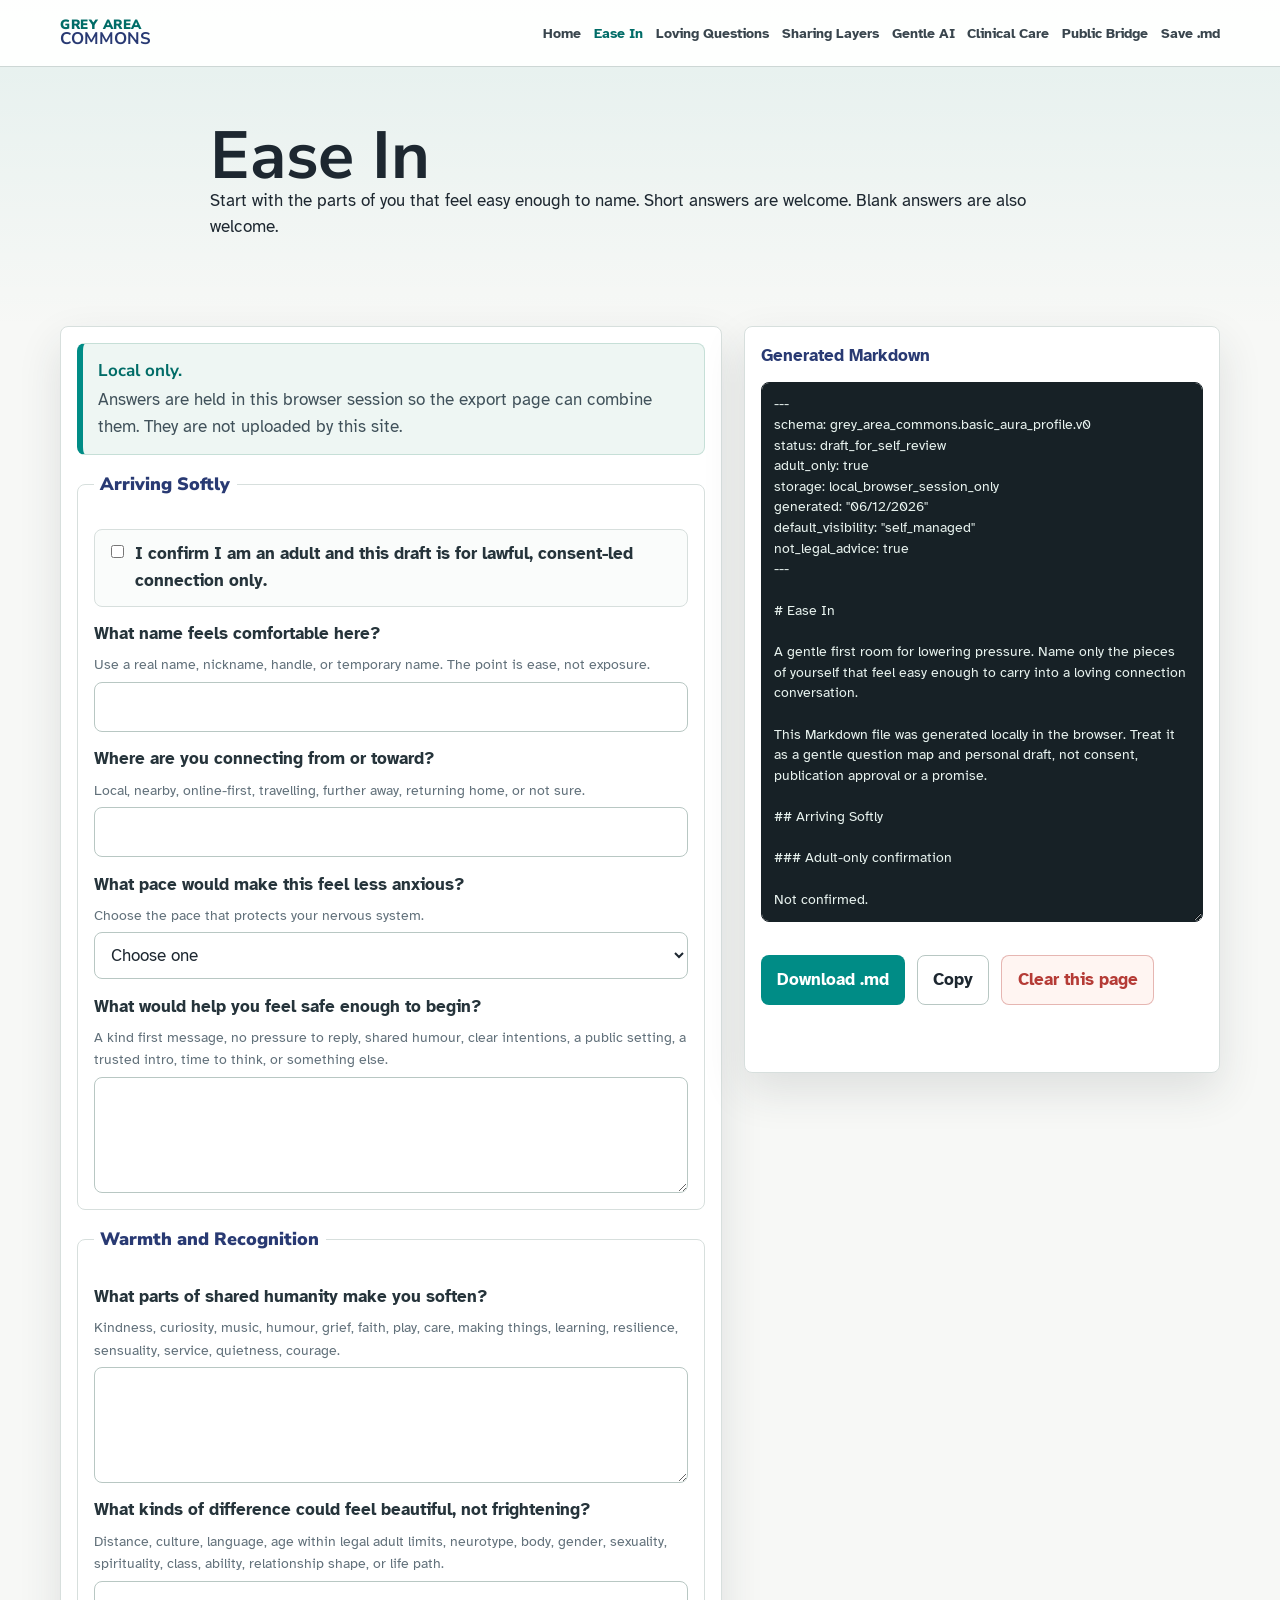
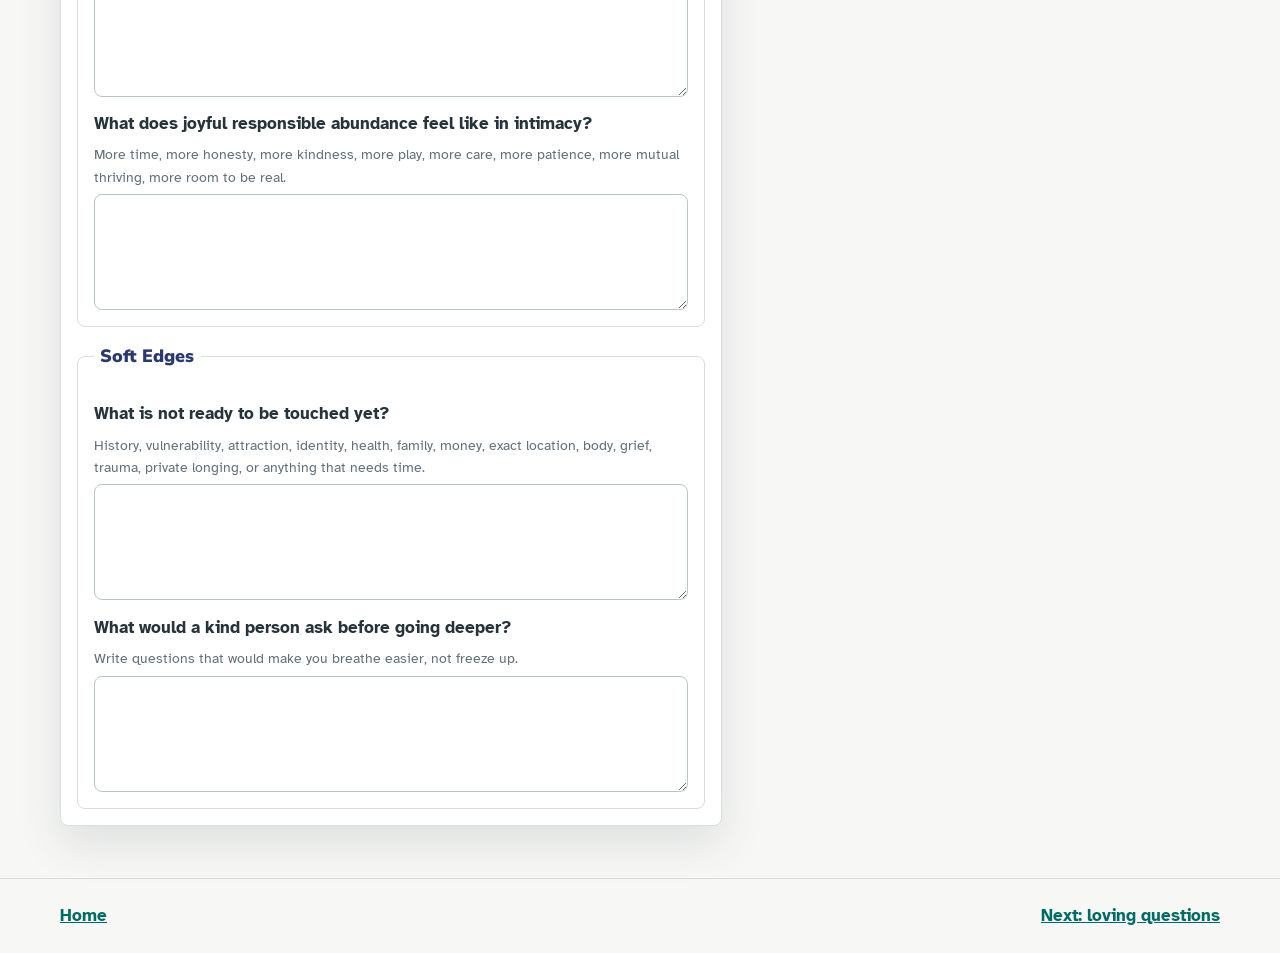
==== aura-profile.html @ 59182684 "Launch Grey Area Commons" ====
<!doctype html>
<html lang="en-AU">
  <head>
    <meta charset="utf-8">
    <meta name="viewport" content="width=device-width, initial-scale=1">
    <meta name="description" content="Build a basic adult aura profile Markdown file without uploading or storing answers.">
    <title>Ease In | Grey Area Commons</title>
    <link rel="preconnect" href="https://fonts.googleapis.com">
    <link rel="preconnect" href="https://fonts.gstatic.com" crossorigin>
    <link href="https://fonts.googleapis.com/css2?family=Atkinson+Hyperlegible:wght@400;700&family=Nunito+Sans:wght@700;800;900&display=swap" rel="stylesheet">
    <link rel="stylesheet" href="assets/styles.css">
  </head>
  <body>
    <a class="skip-link" href="#main">Skip to content</a>
    <header class="site-header">
      <nav class="nav" aria-label="Main navigation">
        <a class="brand-mark" href="index.html"><span>Grey Area</span><strong>Commons</strong></a>
        <button class="nav-toggle" type="button" aria-expanded="false" aria-controls="nav-links">Menu</button>
        <div class="nav-links" id="nav-links">
          <a href="index.html">Home</a>
          <a aria-current="page" href="aura-profile.html">Ease In</a>
          <a href="connections.html">Loving Questions</a>
          <a href="permissions.html">Sharing Layers</a>
          <a href="higher-minds.html">Gentle AI</a>
          <a href="clinical-pathway.html">Clinical Care</a>
          <a href="noticeboards.html">Public Bridge</a>
          <a href="export.html">Save .md</a>
        </div>
      </nav>
    </header>

    <main id="main" class="builder-page" data-builder="basicAura">
      <section class="page-hero">
        <div class="container narrow">
          <h1>Ease In</h1>
          <p>Start with the parts of you that feel easy enough to name. Short answers are welcome. Blank answers are also welcome.</p>
        </div>
      </section>
      <section class="section">
        <div class="container builder-layout">
          <div class="form-shell">
            <div class="boundary-note">
              <strong>Local only.</strong>
              <span>Answers are held in this browser session so the export page can combine them. They are not uploaded by this site.</span>
            </div>
            <form class="builder-form" data-builder-form></form>
          </div>
          <aside class="output-panel">
            <label for="markdownOutput">Generated Markdown</label>
            <textarea id="markdownOutput" class="markdown-output" spellcheck="false" data-markdown-output></textarea>
            <div class="builder-actions">
              <button class="button primary" type="button" data-download-md>Download .md</button>
              <button class="button secondary" type="button" data-copy-md>Copy</button>
              <button class="button danger" type="button" data-clear-builder>Clear this page</button>
            </div>
            <p class="status" aria-live="polite" data-status></p>
          </aside>
        </div>
      </section>
    </main>

    <footer class="site-footer"><div class="container footer-grid"><a href="index.html">Home</a><a href="connections.html">Next: loving questions</a></div></footer>
    <script src="assets/site.js"></script>
  </body>
</html>
---- assets/styles.css ----
:root {
  --page: #f7f8f6;
  --surface: #ffffff;
  --surface-2: #eef6f3;
  --ink: #1d2730;
  --muted: #61707a;
  --line: #d7dfdd;
  --line-strong: #b8c7c3;
  --teal: #008c86;
  --teal-dark: #006c67;
  --coral: #d15c4a;
  --gold: #b88400;
  --indigo: #293a73;
  --green: #34785d;
  --danger: #b53b36;
  --shadow: 0 18px 44px rgba(38, 52, 58, 0.12);
  --heading: "Nunito Sans", "Atkinson Hyperlegible", Arial, sans-serif;
  --body: "Atkinson Hyperlegible", Arial, sans-serif;
}

* {
  box-sizing: border-box;
}

html {
  scroll-behavior: smooth;
}

body {
  margin: 0;
  background:
    linear-gradient(180deg, rgba(0, 140, 134, 0.08), rgba(247, 248, 246, 0) 330px),
    var(--page);
  color: var(--ink);
  font-family: var(--body);
  font-size: 17px;
  line-height: 1.55;
}

a {
  color: var(--teal-dark);
}

code,
pre {
  font-family: "SFMono-Regular", Consolas, "Liberation Mono", monospace;
}

button,
input,
select,
textarea {
  font: inherit;
}

button {
  cursor: pointer;
}

.skip-link {
  background: var(--ink);
  color: #fff;
  left: 1rem;
  padding: 0.65rem 0.9rem;
  position: absolute;
  top: -4rem;
  z-index: 50;
}

.skip-link:focus {
  top: 1rem;
}

.container {
  margin: 0 auto;
  width: min(1160px, calc(100% - 32px));
}

.container.narrow {
  width: min(860px, calc(100% - 32px));
}

.site-header {
  background: rgba(255, 255, 255, 0.94);
  border-bottom: 1px solid rgba(184, 199, 195, 0.7);
  position: sticky;
  top: 0;
  z-index: 20;
}

.nav {
  align-items: center;
  display: flex;
  gap: 1rem;
  justify-content: space-between;
  margin: 0 auto;
  min-height: 66px;
  width: min(1160px, calc(100% - 32px));
}

.brand-mark {
  color: var(--ink);
  display: grid;
  font-family: var(--heading);
  font-weight: 900;
  line-height: 0.92;
  text-decoration: none;
  text-transform: uppercase;
}

.brand-mark span {
  color: var(--teal-dark);
  font-size: 0.84rem;
  letter-spacing: 0.04em;
}

.brand-mark strong {
  color: var(--indigo);
  font-size: 1.05rem;
  letter-spacing: 0;
}

.nav-links {
  align-items: center;
  display: flex;
  flex-wrap: wrap;
  gap: 0.8rem;
  justify-content: flex-end;
}

.nav-links a {
  color: #39454d;
  font-size: 0.9rem;
  font-weight: 800;
  text-decoration: none;
}

.nav-links a:hover,
.nav-links a:focus,
.nav-links a[aria-current="page"] {
  color: var(--teal-dark);
}

.nav-toggle {
  background: var(--surface);
  border: 1px solid var(--line-strong);
  border-radius: 8px;
  color: var(--ink);
  display: none;
  font-weight: 800;
  min-height: 38px;
  padding: 0.45rem 0.7rem;
}

.hero {
  padding: 72px 0 38px;
}

.hero-grid {
  align-items: center;
  display: grid;
  gap: 38px;
  grid-template-columns: minmax(0, 1.08fr) minmax(320px, 0.92fr);
}

h1,
h2,
h3,
legend {
  font-family: var(--heading);
  letter-spacing: 0;
}

h1 {
  color: var(--ink);
  font-size: clamp(2.75rem, 7vw, 6.2rem);
  line-height: 0.94;
  margin: 0;
  max-width: 820px;
}

.page-hero h1 {
  font-size: clamp(2.25rem, 5.2vw, 4.8rem);
}

h2 {
  font-size: clamp(1.55rem, 3vw, 2.4rem);
  line-height: 1.05;
  margin: 0 0 0.8rem;
}

h3 {
  font-size: 1.12rem;
  line-height: 1.2;
  margin: 0 0 0.4rem;
}

p {
  margin: 0 0 1rem;
}

.hero-lede {
  color: #40515a;
  font-size: clamp(1.05rem, 2vw, 1.28rem);
  margin-top: 1.2rem;
  max-width: 720px;
}

.hero-actions,
.builder-actions,
.output-actions {
  display: flex;
  flex-wrap: wrap;
  gap: 0.75rem;
  margin-top: 1.25rem;
}

.button {
  align-items: center;
  border: 1px solid transparent;
  border-radius: 8px;
  display: inline-flex;
  font-weight: 900;
  justify-content: center;
  min-height: 44px;
  padding: 0.68rem 0.95rem;
  text-decoration: none;
}

.button.primary {
  background: var(--teal);
  color: #fff;
}

.button.secondary {
  background: var(--surface);
  border-color: var(--line-strong);
  color: var(--ink);
}

.button.danger {
  background: #fff5f2;
  border-color: rgba(181, 59, 54, 0.34);
  color: var(--danger);
}

.button:hover,
.button:focus {
  transform: translateY(-1px);
}

.preview-panel,
.output-panel,
.form-shell,
.export-tools {
  background: var(--surface);
  border: 1px solid var(--line);
  border-radius: 8px;
  box-shadow: var(--shadow);
}

.preview-panel {
  overflow: hidden;
}

.preview-toolbar {
  align-items: center;
  background: var(--ink);
  color: #fff;
  display: flex;
  gap: 1rem;
  justify-content: space-between;
  padding: 0.8rem 0.95rem;
}

.preview-toolbar span {
  font-size: 0.9rem;
}

.preview-toolbar strong {
  background: rgba(255, 255, 255, 0.12);
  border: 1px solid rgba(255, 255, 255, 0.2);
  border-radius: 8px;
  color: #f7d574;
  font-size: 0.78rem;
  padding: 0.24rem 0.48rem;
  text-transform: uppercase;
}

.preview-panel pre {
  color: #243239;
  font-size: clamp(0.78rem, 1.7vw, 0.98rem);
  line-height: 1.45;
  margin: 0;
  overflow: auto;
  padding: 1rem;
  white-space: pre-wrap;
}

.signal-band {
  padding: 12px 0 44px;
}

.signal-grid {
  display: grid;
  gap: 14px;
  grid-template-columns: repeat(3, minmax(0, 1fr));
}

.signal-grid article,
.network-link,
.path-list a,
.export-item {
  background: var(--surface);
  border: 1px solid var(--line);
  border-radius: 8px;
  padding: 1rem;
}

.signal-grid article:nth-child(2) {
  border-top: 4px solid var(--coral);
}

.signal-grid article:nth-child(3) {
  border-top: 4px solid var(--gold);
}

.signal-grid article:first-child {
  border-top: 4px solid var(--teal);
}

.signal-grid p,
.network-link span,
.section-heading p,
.field-hint,
.small-note {
  color: var(--muted);
}

.section {
  padding: 52px 0;
}

.split {
  align-items: start;
  display: grid;
  gap: 32px;
  grid-template-columns: minmax(0, 1fr) minmax(300px, 0.7fr);
}

.path-list {
  display: grid;
  gap: 10px;
}

.path-list a {
  align-items: center;
  color: var(--ink);
  display: grid;
  gap: 0.35rem;
  grid-template-columns: 46px 1fr;
  text-decoration: none;
}

.path-list span {
  align-items: center;
  background: var(--surface-2);
  border-radius: 8px;
  color: var(--teal-dark);
  display: inline-flex;
  font-weight: 900;
  height: 36px;
  justify-content: center;
  width: 36px;
}

.network-section {
  background: var(--surface-2);
  border-top: 1px solid var(--line);
}

.section-heading {
  align-items: end;
  display: grid;
  gap: 1rem;
  grid-template-columns: minmax(0, 0.75fr) minmax(280px, 1fr);
  margin-bottom: 22px;
}

.network-grid {
  display: grid;
  gap: 14px;
  grid-template-columns: repeat(4, minmax(0, 1fr));
}

.network-link {
  color: var(--ink);
  display: grid;
  min-height: 150px;
  text-decoration: none;
}

.network-link strong {
  color: var(--indigo);
  font-family: var(--heading);
  font-size: 1.2rem;
}

.page-hero {
  padding: 58px 0 18px;
}

.builder-layout {
  align-items: start;
  display: grid;
  gap: 22px;
  grid-template-columns: minmax(0, 1fr) minmax(330px, 0.72fr);
}

.export-layout {
  align-items: start;
  display: grid;
  gap: 22px;
  grid-template-columns: minmax(300px, 0.72fr) minmax(0, 1fr);
}

.form-shell,
.export-tools {
  padding: 1rem;
}

.boundary-note {
  align-items: start;
  background: #eef6f3;
  border: 1px solid #c6dfd7;
  border-left: 6px solid var(--teal);
  border-radius: 8px;
  display: grid;
  gap: 0.2rem;
  margin-bottom: 1rem;
  padding: 0.85rem 0.95rem;
}

.boundary-note strong {
  color: var(--teal-dark);
  font-family: var(--heading);
}

.boundary-note span {
  color: #40515a;
}

.boundary-note.clinical {
  background: #fff9ea;
  border-color: #eadaa9;
  border-left-color: var(--gold);
}

.boundary-note.clinical strong {
  color: #7a5600;
}

.builder-form {
  display: grid;
  gap: 1rem;
}

fieldset {
  border: 1px solid var(--line);
  border-radius: 8px;
  margin: 0;
  padding: 1rem;
}

legend {
  color: var(--indigo);
  font-size: 1.12rem;
  font-weight: 900;
  padding: 0 0.4rem;
}

.field {
  display: grid;
  gap: 0.38rem;
  margin-top: 0.9rem;
}

.field label,
.field-label {
  color: #26343b;
  font-weight: 900;
}

.field-hint {
  font-size: 0.9rem;
  margin: 0;
}

input[type="text"],
input[type="email"],
select,
textarea {
  background: #fff;
  border: 1px solid var(--line-strong);
  border-radius: 8px;
  color: var(--ink);
  min-height: 42px;
  padding: 0.68rem 0.75rem;
  width: 100%;
}

textarea {
  min-height: 116px;
  resize: vertical;
}

input:focus,
select:focus,
textarea:focus,
button:focus,
a:focus {
  outline: 3px solid rgba(0, 140, 134, 0.26);
  outline-offset: 2px;
}

.option-grid {
  display: grid;
  gap: 0.65rem;
  grid-template-columns: repeat(2, minmax(0, 1fr));
}

.option-grid label,
.single-check {
  align-items: start;
  background: #fafcfb;
  border: 1px solid var(--line);
  border-radius: 8px;
  display: flex;
  gap: 0.55rem;
  min-height: 44px;
  padding: 0.72rem;
}

.option-grid input,
.single-check input {
  flex: 0 0 auto;
  margin-top: 0.25rem;
}

.output-panel {
  display: grid;
  gap: 0.8rem;
  padding: 1rem;
  position: sticky;
  top: 84px;
}

.output-panel.wide {
  min-width: 0;
}

.output-panel label {
  color: var(--indigo);
  font-weight: 900;
}

.markdown-output {
  background: #172126;
  border-color: #172126;
  color: #e8f3ef;
  font-size: 0.86rem;
  line-height: 1.5;
  min-height: 540px;
  resize: vertical;
}

.pack-output {
  min-height: 680px;
}

.status {
  color: var(--green);
  font-weight: 900;
  min-height: 1.3em;
}

.export-list {
  display: grid;
  gap: 0.8rem;
  margin: 1rem 0;
}

.export-item {
  display: grid;
  gap: 0.25rem;
}

.export-item strong {
  color: var(--indigo);
  font-family: var(--heading);
}

.export-item span {
  color: var(--muted);
}

.export-item a {
  font-weight: 900;
}

.site-footer {
  border-top: 1px solid var(--line);
  padding: 24px 0;
}

.footer-grid {
  align-items: center;
  display: flex;
  flex-wrap: wrap;
  gap: 1rem;
  justify-content: space-between;
}

.footer-grid p {
  margin: 0;
}

.footer-grid a {
  font-weight: 900;
}

@media (max-width: 920px) {
  .nav {
    align-items: start;
    min-height: 58px;
    padding: 0.6rem 0;
  }

  .nav-toggle {
    display: inline-flex;
  }

  .nav-links {
    background: var(--surface);
    border: 1px solid var(--line);
    border-radius: 8px;
    box-shadow: var(--shadow);
    display: none;
    left: 16px;
    padding: 0.8rem;
    position: absolute;
    right: 16px;
    top: 64px;
  }

  .nav-links.is-open {
    display: grid;
  }

  .hero-grid,
  .split,
  .builder-layout,
  .export-layout,
  .section-heading {
    grid-template-columns: 1fr;
  }

  .signal-grid,
  .network-grid {
    grid-template-columns: repeat(2, minmax(0, 1fr));
  }

  .output-panel {
    position: static;
  }
}

@media (max-width: 640px) {
  body {
    font-size: 16px;
  }

  .hero {
    padding-top: 48px;
  }

  .signal-grid,
  .network-grid,
  .option-grid {
    grid-template-columns: 1fr;
  }

  .button {
    width: 100%;
  }

  .builder-actions {
    width: 100%;
  }

  .markdown-output {
    min-height: 360px;
  }
}
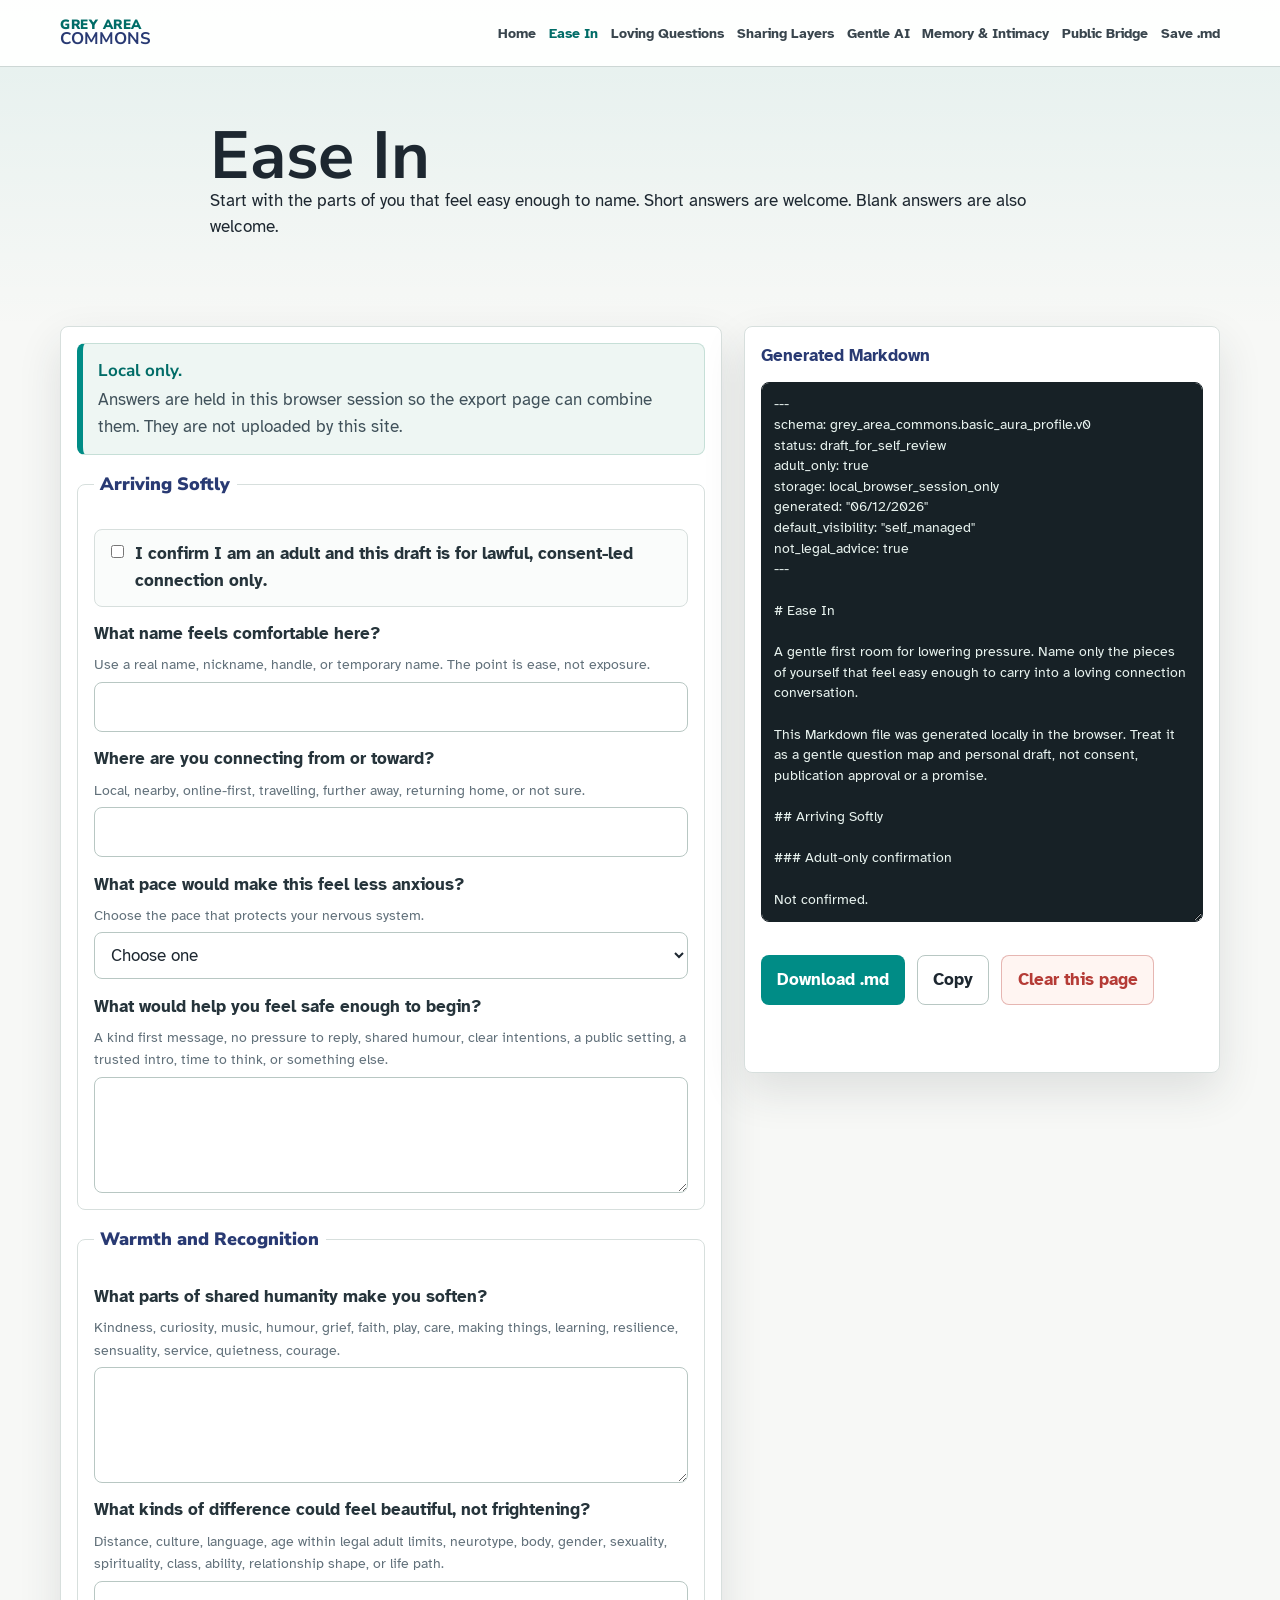
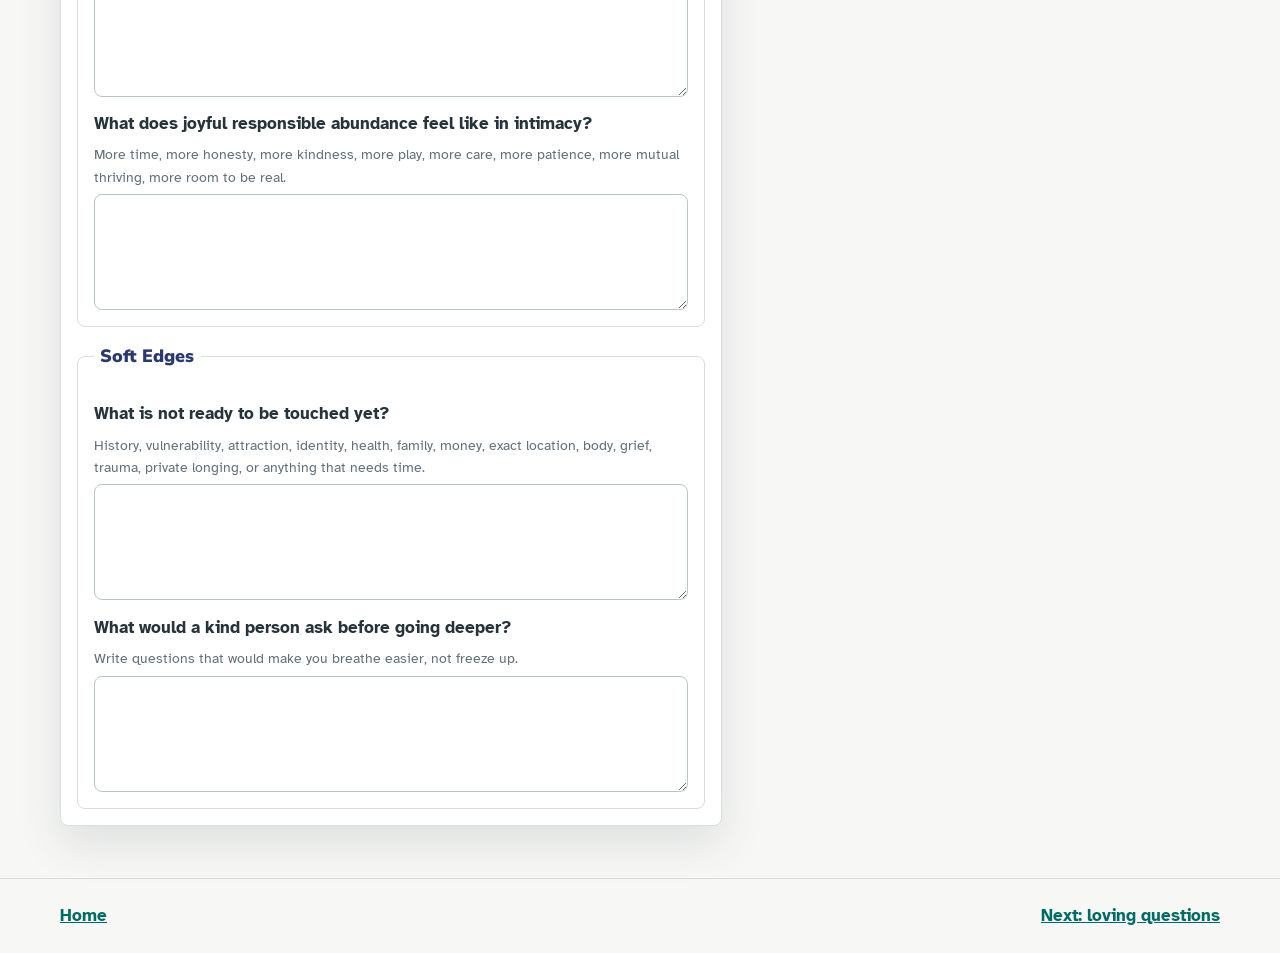
==== commit c79794f3: "Soften memory intimacy pathway" ====
--- a/aura-profile.html
+++ b/aura-profile.html
@@ -22,7 +22,7 @@
           <a href="connections.html">Loving Questions</a>
           <a href="permissions.html">Sharing Layers</a>
           <a href="higher-minds.html">Gentle AI</a>
-          <a href="clinical-pathway.html">Clinical Care</a>
+          <a href="clinical-pathway.html">Memory &amp; Intimacy</a>
           <a href="noticeboards.html">Public Bridge</a>
           <a href="export.html">Save .md</a>
         </div>
--- a/assets/styles.css
+++ b/assets/styles.css
@@ -460,6 +460,16 @@
   color: #7a5600;
 }
 
+.boundary-note.tender {
+  background: #fff7f0;
+  border-color: #efc9b5;
+  border-left-color: #c86f53;
+}
+
+.boundary-note.tender strong {
+  color: #8d412c;
+}
+
 .builder-form {
   display: grid;
   gap: 1rem;
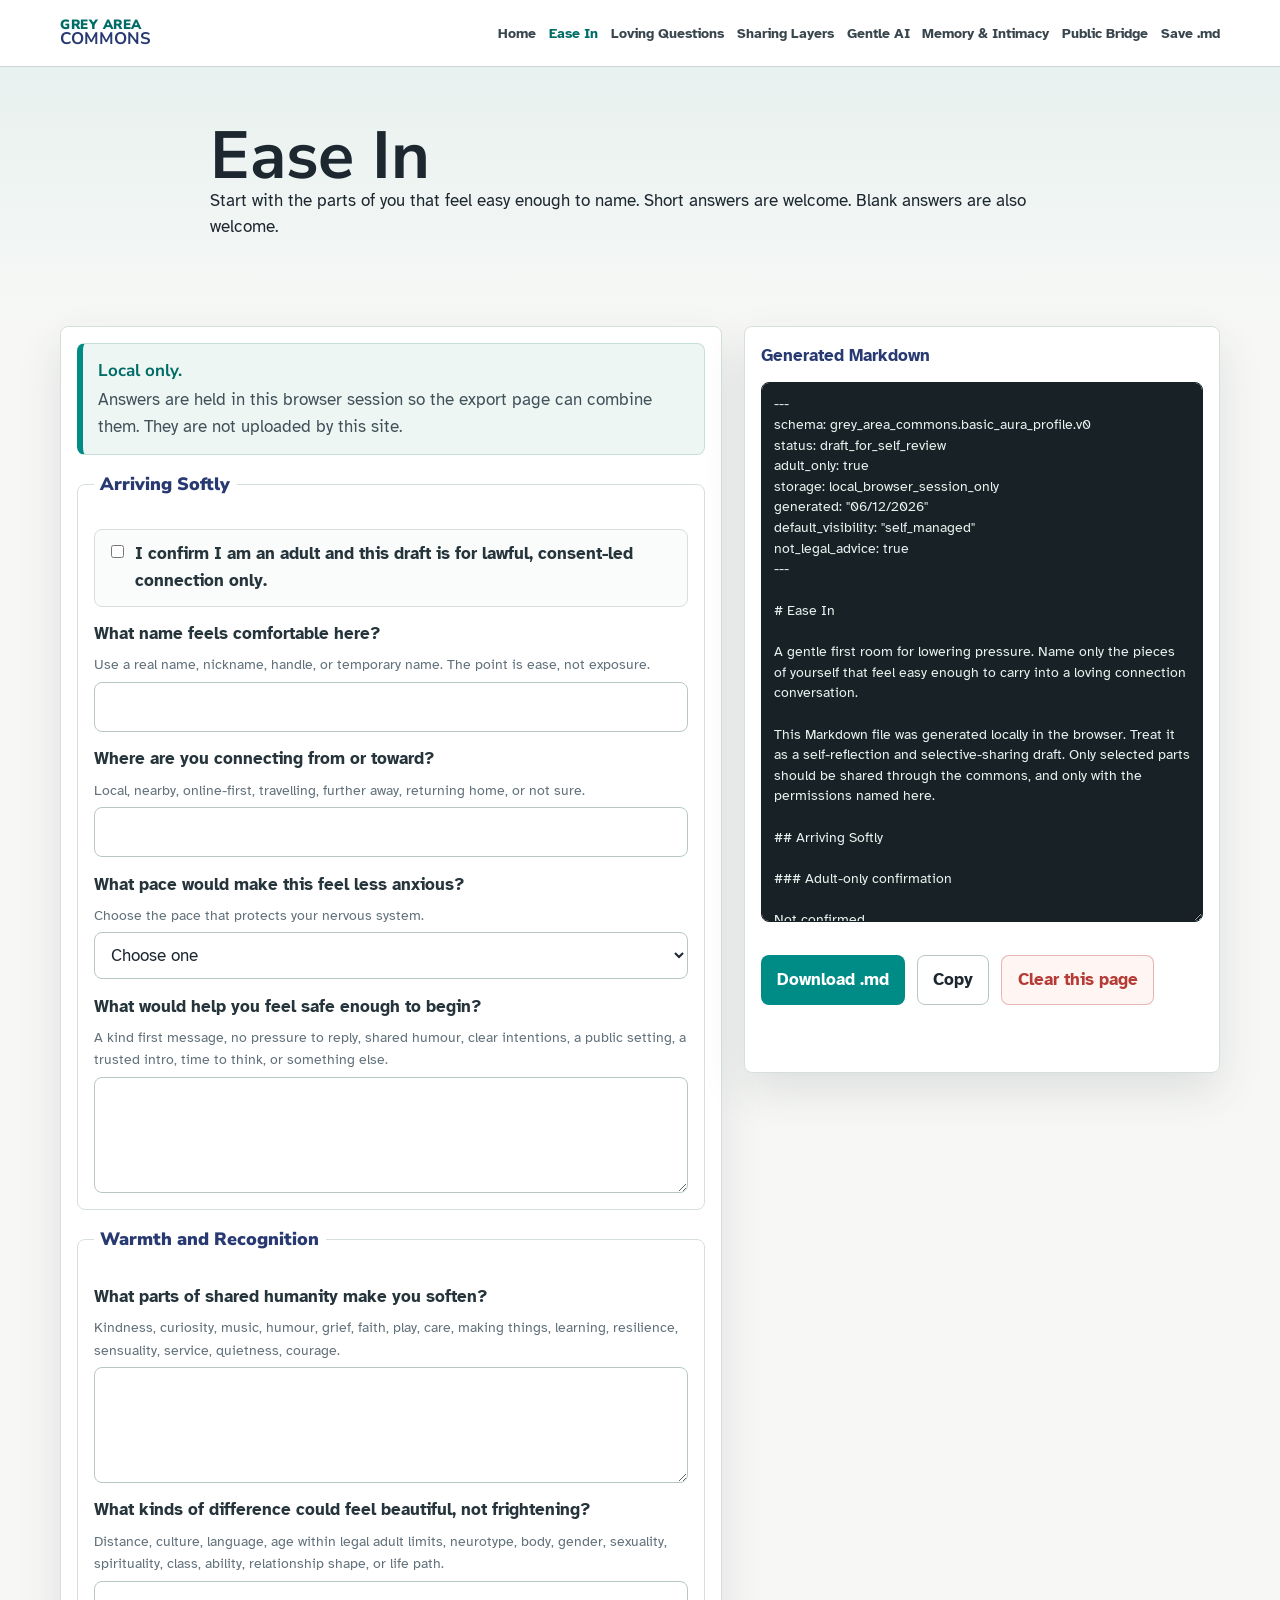
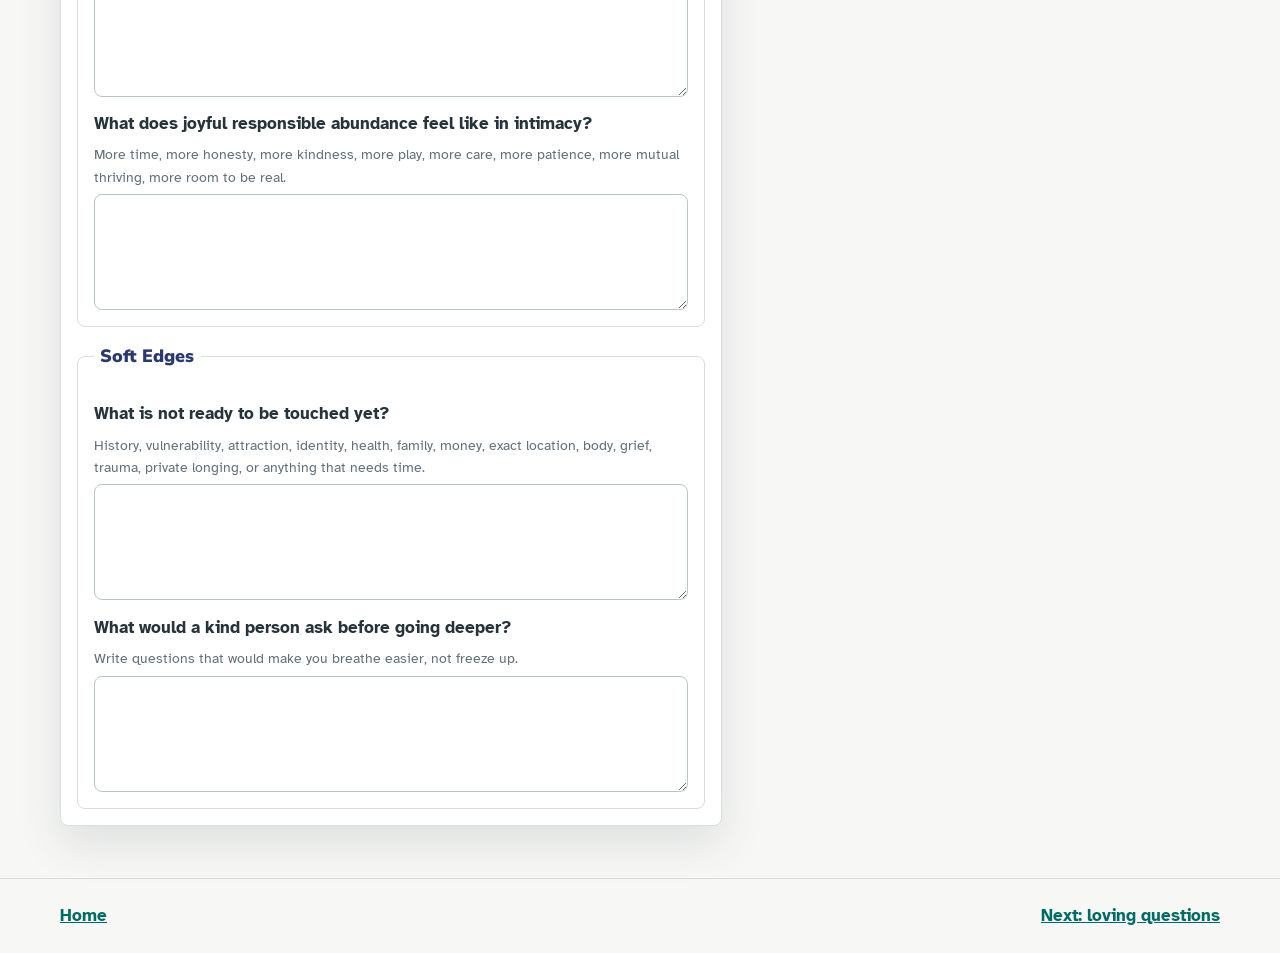
==== commit a8e85115: "Bust site script cache" ====
--- a/aura-profile.html
+++ b/aura-profile.html
@@ -60,6 +60,6 @@
     </main>
 
     <footer class="site-footer"><div class="container footer-grid"><a href="index.html">Home</a><a href="connections.html">Next: loving questions</a></div></footer>
-    <script src="assets/site.js"></script>
+    <script src="assets/site.js?v=20260517-bridge"></script>
   </body>
 </html>
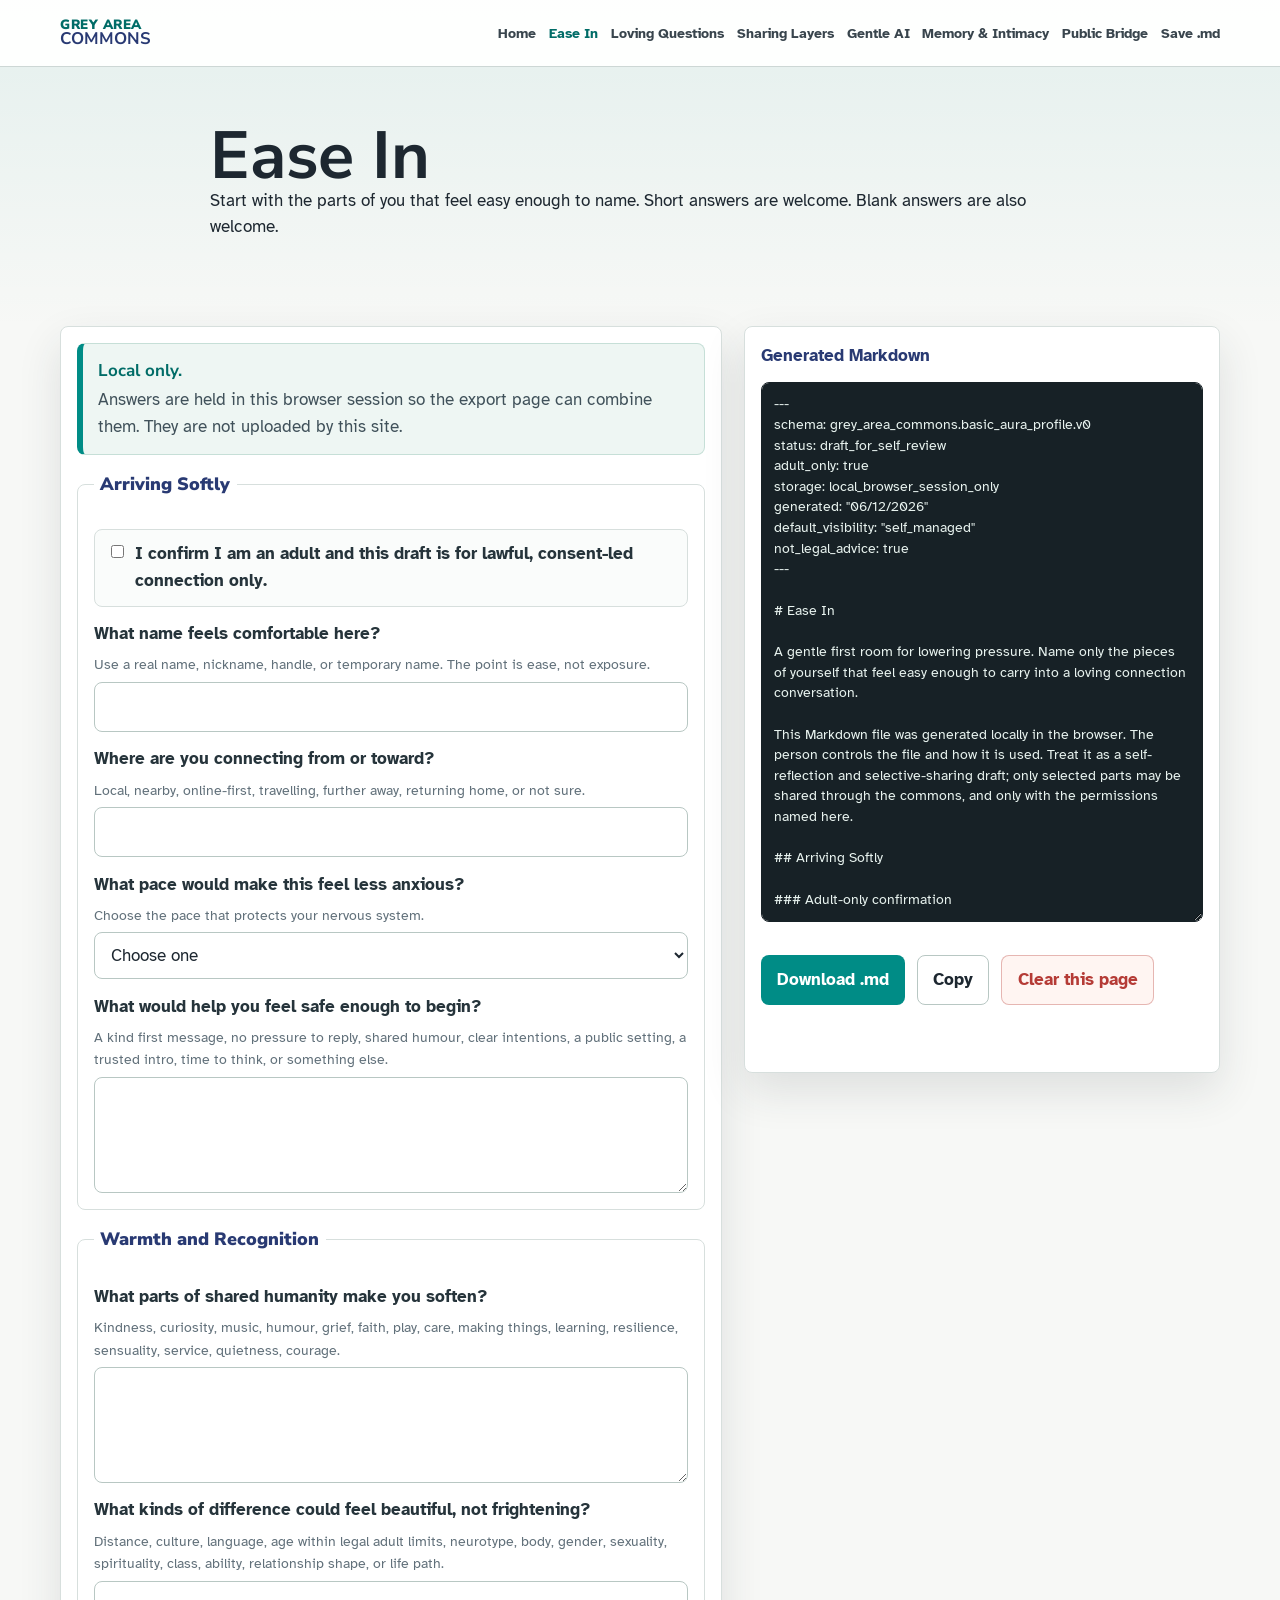
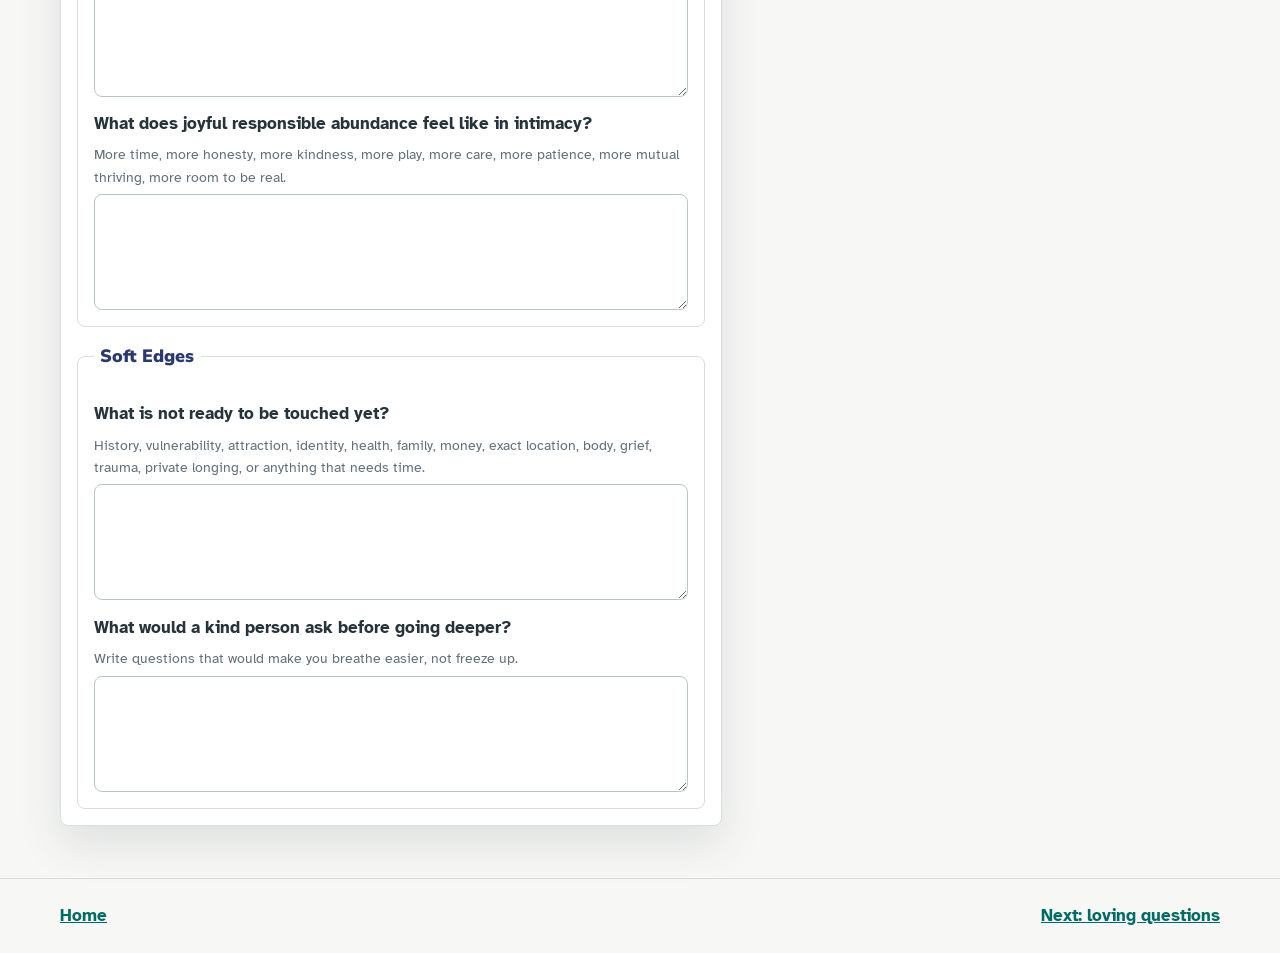
==== commit 0eee441e: "Make bridge owner controlled" ====
--- a/aura-profile.html
+++ b/aura-profile.html
@@ -60,6 +60,6 @@
     </main>
 
     <footer class="site-footer"><div class="container footer-grid"><a href="index.html">Home</a><a href="connections.html">Next: loving questions</a></div></footer>
-    <script src="assets/site.js?v=20260517-bridge"></script>
+    <script src="assets/site.js?v=20260517-owner-control"></script>
   </body>
 </html>
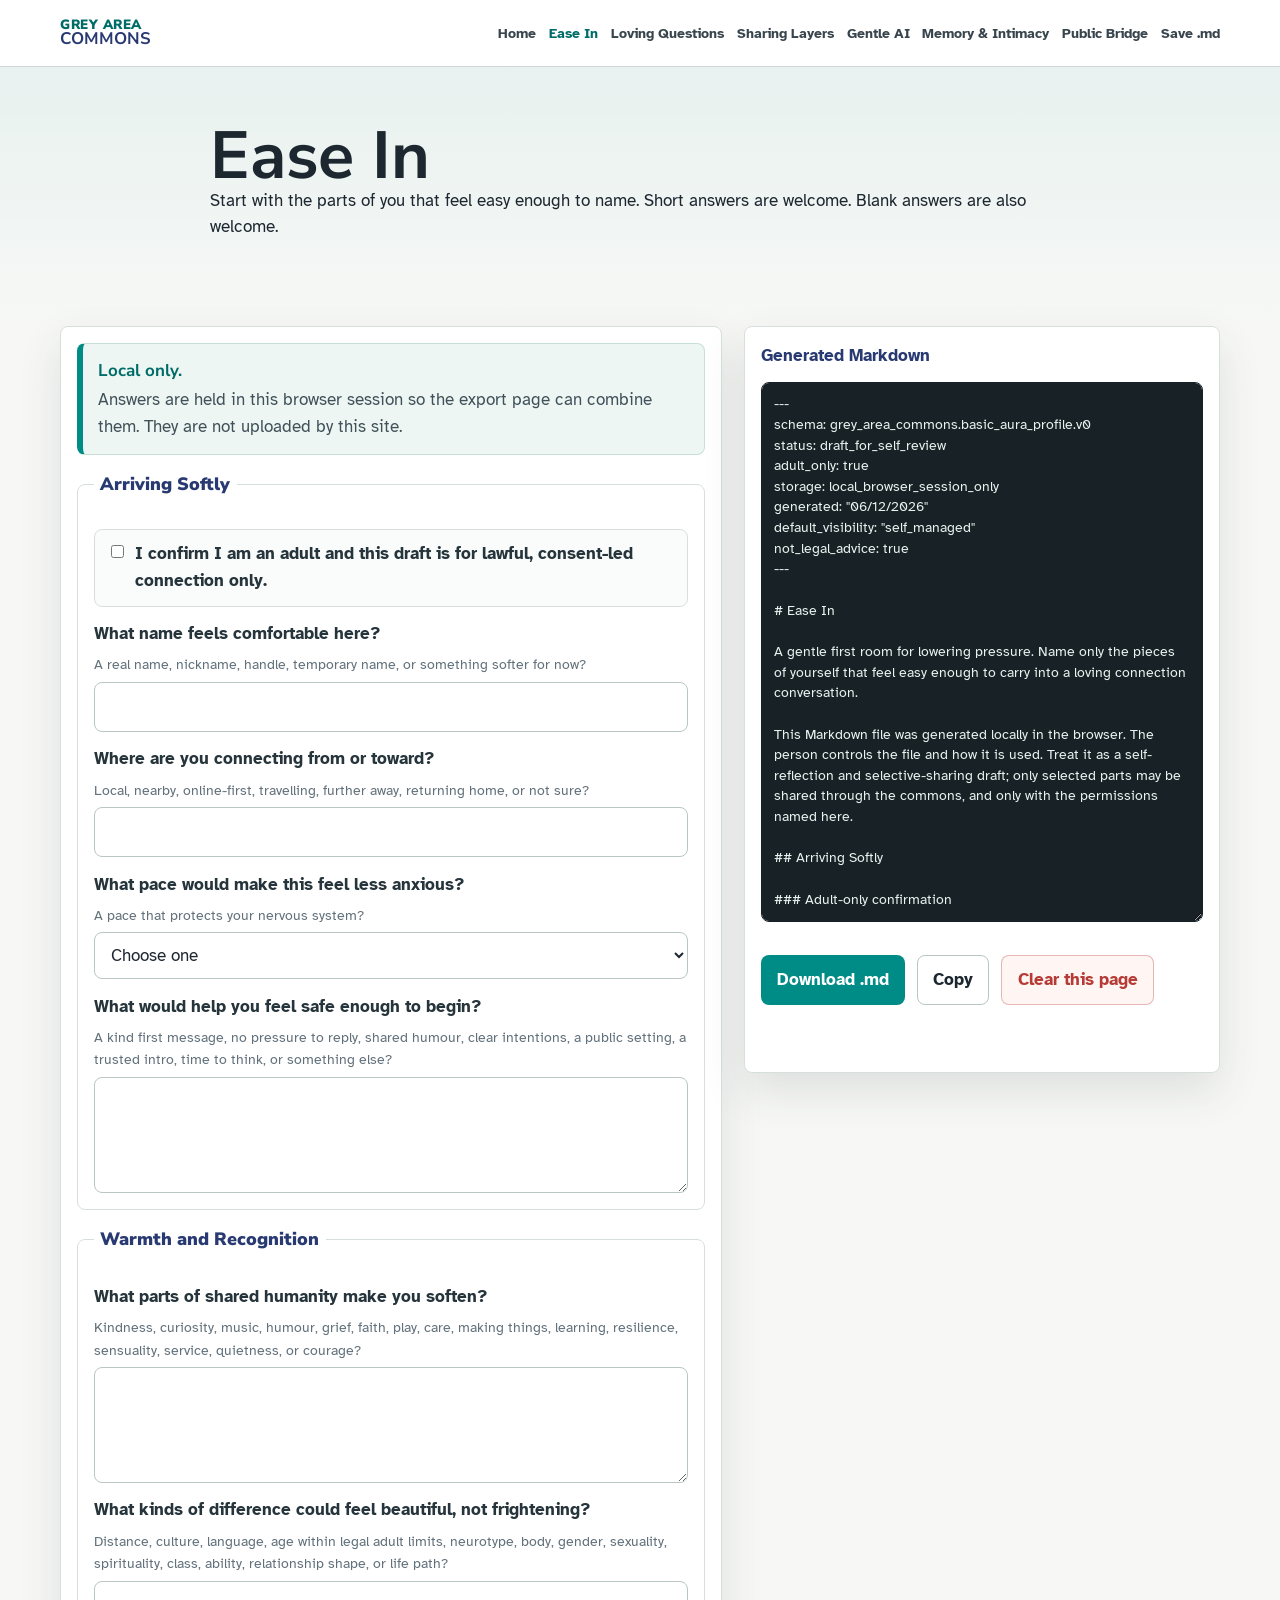
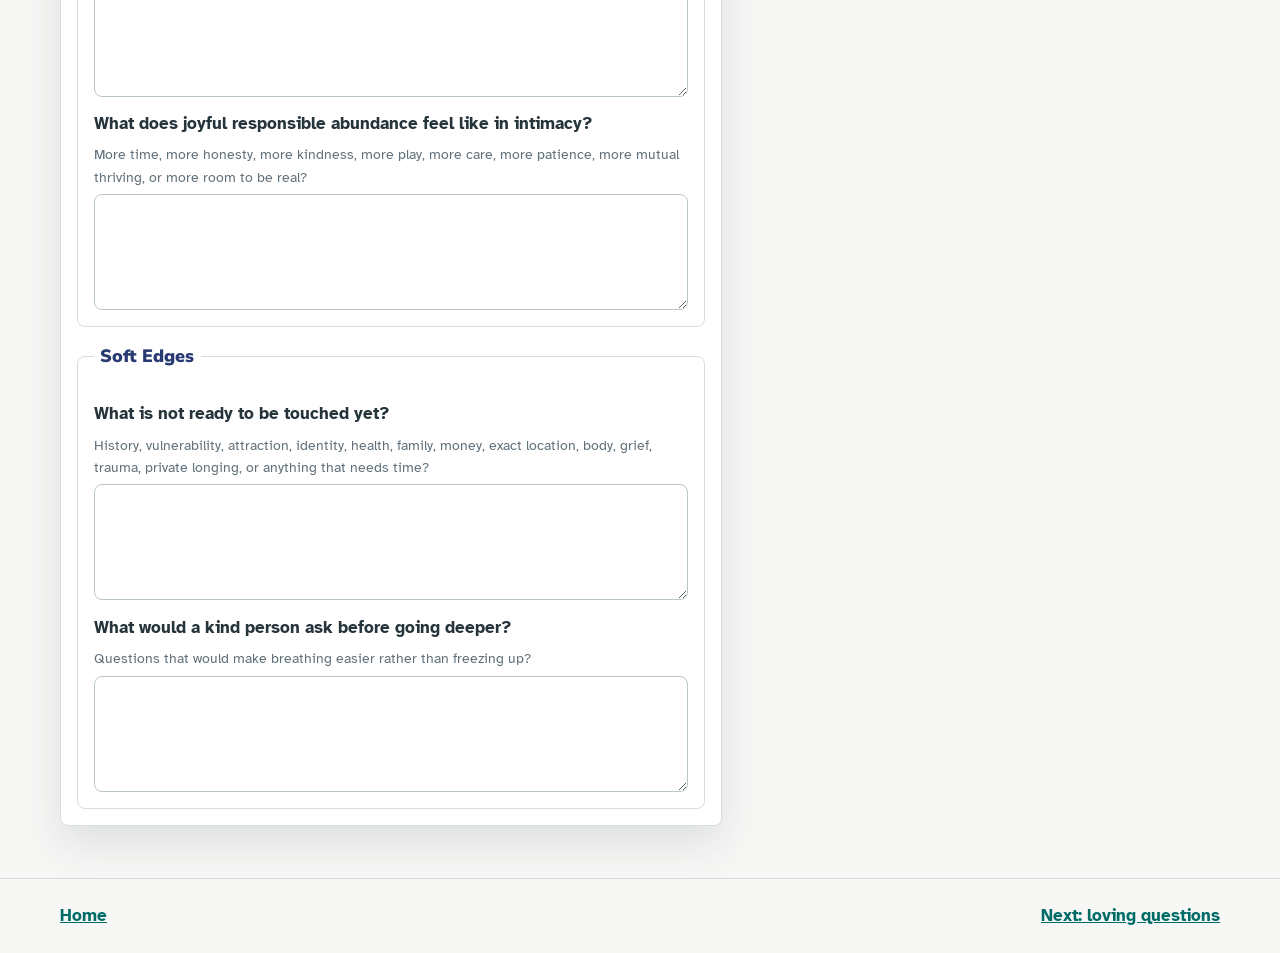
==== commit 276a6a37: "Soften form example punctuation" ====
--- a/aura-profile.html
+++ b/aura-profile.html
@@ -60,6 +60,6 @@
     </main>
 
     <footer class="site-footer"><div class="container footer-grid"><a href="index.html">Home</a><a href="connections.html">Next: loving questions</a></div></footer>
-    <script src="assets/site.js?v=20260517-owner-control"></script>
+    <script src="assets/site.js?v=20260517-hint-map"></script>
   </body>
 </html>
